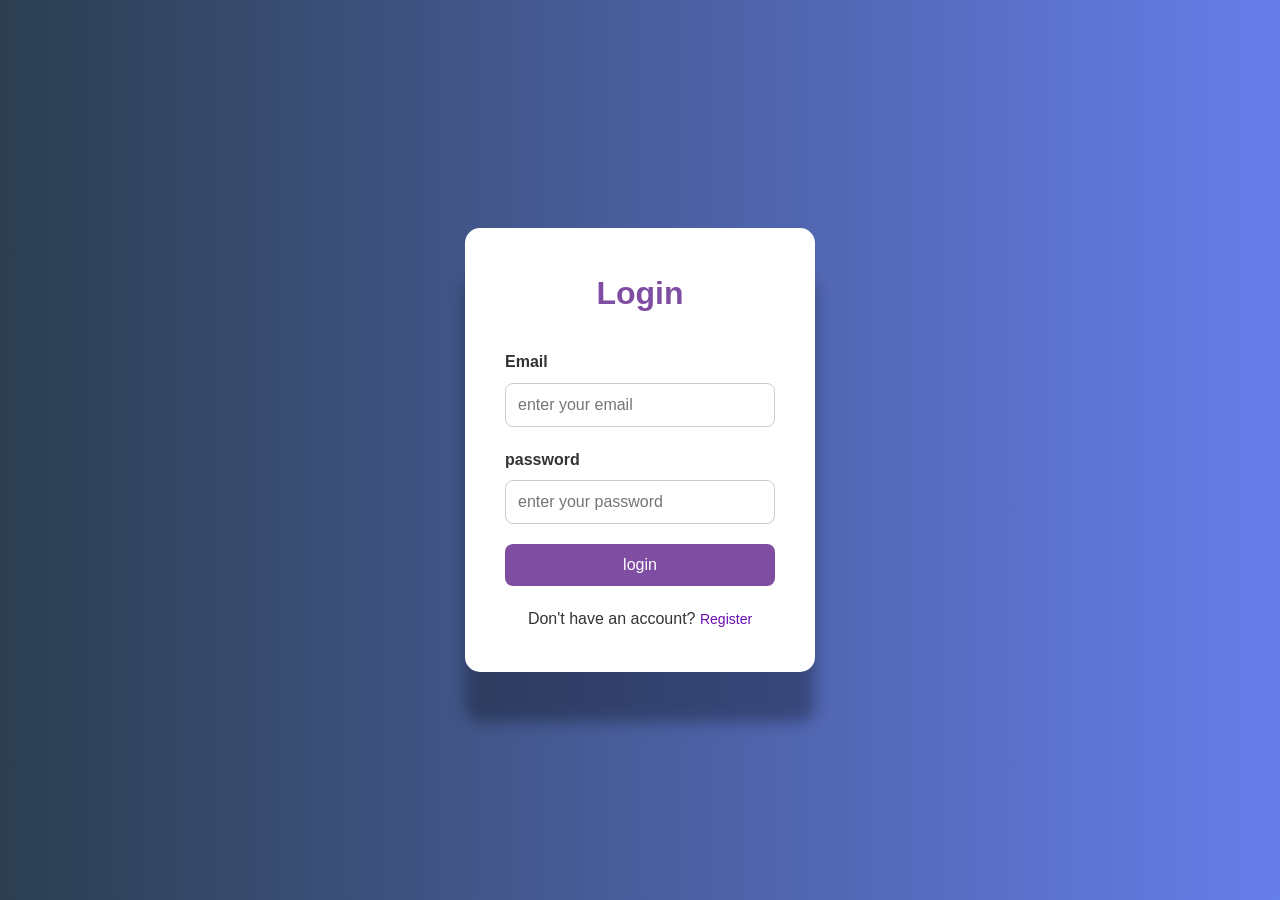
==== index.html @ e7504106 "rename" ====
<!DOCTYPE html>
<html lang="eng-us">
    <head>
        <meta charset="UTF-8">
        <meta name="viewport" content="width=device-width, initial-scale=1.0">
        <title>login.com</title>
        <link rel="stylesheet" href="login.css">
    </head>
    <body>
        <div class="login-container">
            <h1>Login</h1>
            <form action="home.html">
                <div class="input-box">
                    <label>Email</label>
                    <input type="email" placeholder="enter your email" required>
                </div>
                <div class="input-box">
                    <label>password</label>
                    <input type="password" placeholder="enter your password" required>
                </div>
                <button type="submit" class="login-btn">login</button>
                <div class="extra-links">
                    <p>
                        Don't have an account?
                        <a href="register.html">Register</a>
                    </p>
                </div>
            </form>
        </div>
    </body>
</html>
---- login.css ----
*{
    margin:0;
    padding:0;
    box-sizing: border-box;
}
body{
    font-family: 'Segoe UI', Tahoma, Geneva, Verdana, sans-serif;
    line-height: 1.6;
    color:#333;
    background: linear-gradient(to right,#2c3e50,#667eea);
    height: 100vh;
    display: flex;
    justify-content: center;
    align-items: center;

}
.login-container{
    width:350px;
    background:white;
    padding:40px;
    border-radius: 15px;
    box-shadow: 0 50px 15px rgba(0,0,0,0.3);
}
.login-container h1{
    text-align: center;
    margin-bottom: 30px;
    color:#7f4ea3;
}
.input-box{
    margin-bottom: 20px;
}
.input-box label{
    display: block;
    margin-bottom: 8px;
    font-weight: bold;
    color:#333;
}
.input-box input{
    width: 100%;
    padding:12px;
    border: 1px solid #ccc;
    border-radius: 8px;
    outline: none;
    font-size: 16px;
}
.input-box input:focus{
    border-color: #8a2be2;
}
.login-btn{
    width: 100%;
    padding:12px;
    border:none;
    background: #7f4ea3;
    color:white;
    font-size: 16px;
    border-radius: 8px;
    cursor:pointer;
    transition: 0.3s;

}
.login-btn:hover{
    background:#6a0dad;
}
.extra-links{
    text-align: center;
    margin-top: 20px;
}
.extra-links a{
    text-decoration: none;
    color:#6a0dad;
    font-size: 14px;
}
.extra-links a:hover{
    text-decoration: underline;
}
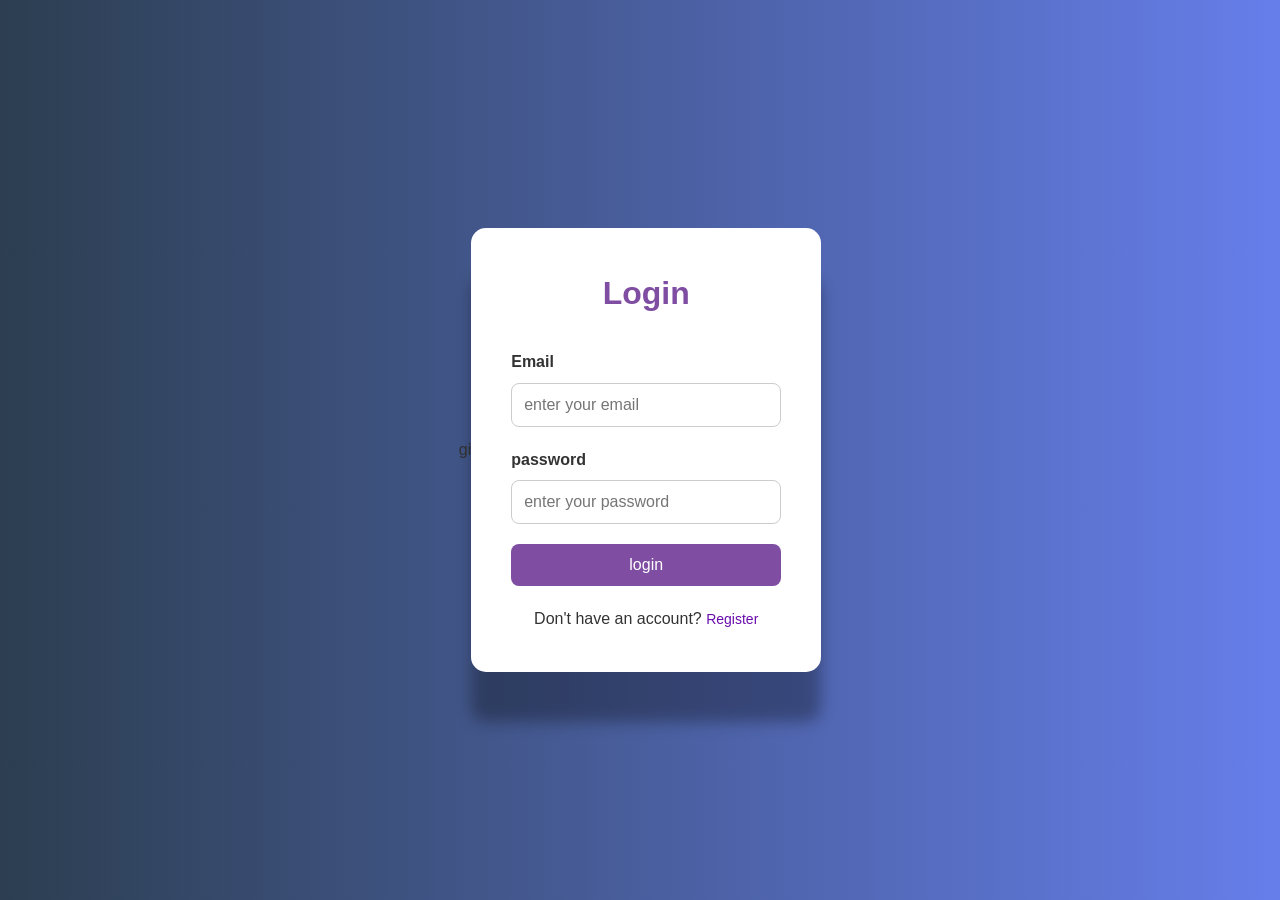
==== commit 88d45801: "js modification" ====
--- a/index.html
+++ b/index.html
@@ -1,4 +1,4 @@
-<!DOCTYPE html>
+gi<!DOCTYPE html>
 <html lang="eng-us">
     <head>
         <meta charset="UTF-8">
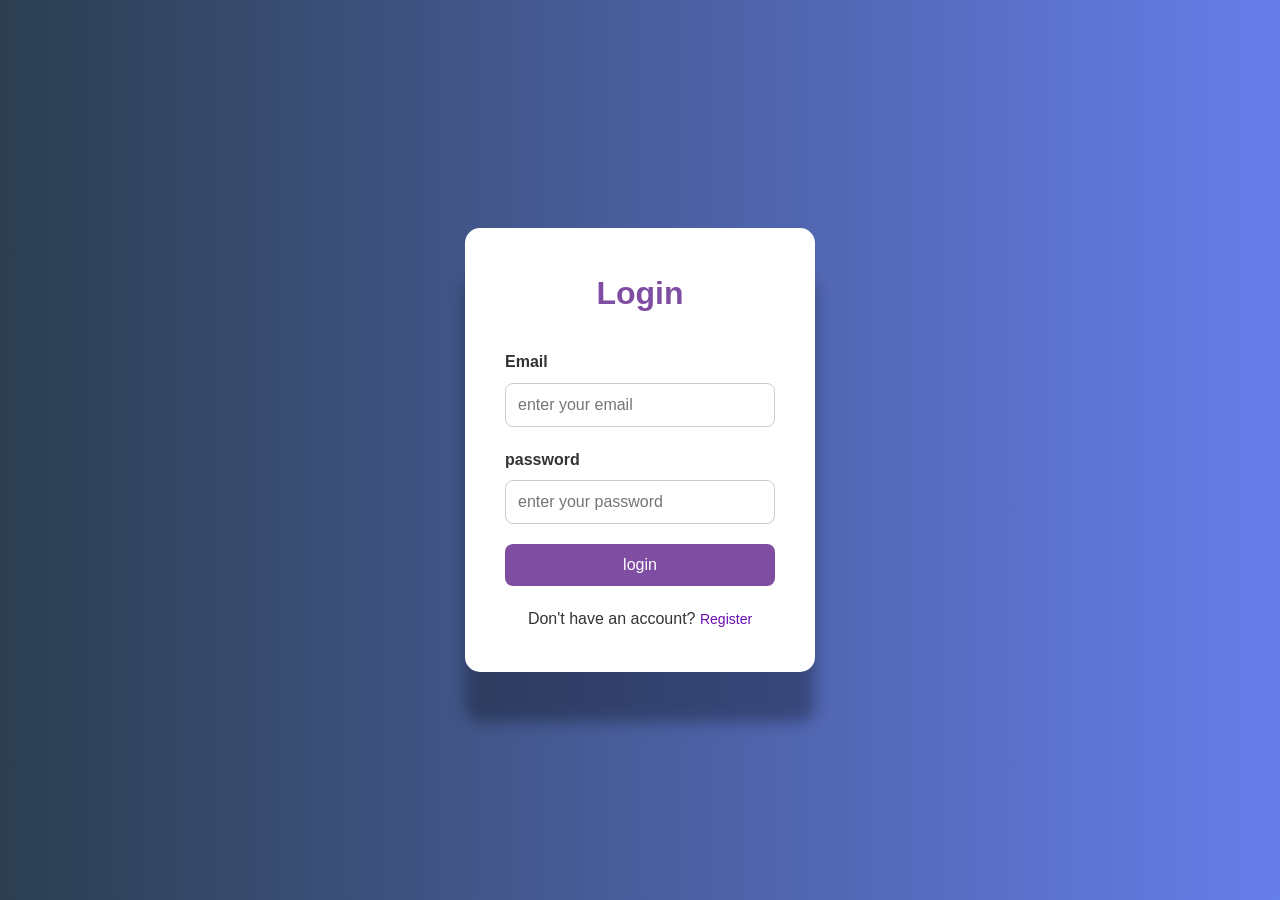
==== commit ded3277c: "additon of report" ====
--- a/index.html
+++ b/index.html
@@ -1,22 +1,22 @@
-gi<!DOCTYPE html>
+<!DOCTYPE html>
 <html lang="eng-us">
     <head>
         <meta charset="UTF-8">
         <meta name="viewport" content="width=device-width, initial-scale=1.0">
         <title>login.com</title>
-        <link rel="stylesheet" href="login.css">
+        <link rel="stylesheet" href="css/login.css">
     </head>
     <body>
         <div class="login-container">
             <h1>Login</h1>
-            <form action="home.html">
+            <form action="home.html" id="loginForm">
                 <div class="input-box">
                     <label>Email</label>
-                    <input type="email" placeholder="enter your email" required>
+                    <input type="email" placeholder="enter your email" id="email" required>
                 </div>
                 <div class="input-box">
                     <label>password</label>
-                    <input type="password" placeholder="enter your password" required>
+                    <input type="password" placeholder="enter your password" id="password" required>
                 </div>
                 <button type="submit" class="login-btn">login</button>
                 <div class="extra-links">
@@ -27,5 +27,6 @@
                 </div>
             </form>
         </div>
+        <script src="js/login.js"></script>
     </body>
 </html>
--- a/css/login.css
+++ b/css/login.css
@@ -0,0 +1,75 @@
+*{
+    margin:0;
+    padding:0;
+    box-sizing: border-box;
+}
+body{
+    font-family: 'Segoe UI', Tahoma, Geneva, Verdana, sans-serif;
+    line-height: 1.6;
+    color:#333;
+    background: linear-gradient(to right,#2c3e50,#667eea);
+    height: 100vh;
+    display: flex;
+    justify-content: center;
+    align-items: center;
+
+}
+.login-container{
+    width:350px;
+    background:white;
+    padding:40px;
+    border-radius: 15px;
+    box-shadow: 0 50px 15px rgba(0,0,0,0.3);
+}
+.login-container h1{
+    text-align: center;
+    margin-bottom: 30px;
+    color:#7f4ea3;
+}
+.input-box{
+    margin-bottom: 20px;
+}
+.input-box label{
+    display: block;
+    margin-bottom: 8px;
+    font-weight: bold;
+    color:#333;
+}
+.input-box input{
+    width: 100%;
+    padding:12px;
+    border: 1px solid #ccc;
+    border-radius: 8px;
+    outline: none;
+    font-size: 16px;
+}
+.input-box input:focus{
+    border-color: #8a2be2;
+}
+.login-btn{
+    width: 100%;
+    padding:12px;
+    border:none;
+    background: #7f4ea3;
+    color:white;
+    font-size: 16px;
+    border-radius: 8px;
+    cursor:pointer;
+    transition: 0.3s;
+
+}
+.login-btn:hover{
+    background:#6a0dad;
+}
+.extra-links{
+    text-align: center;
+    margin-top: 20px;
+}
+.extra-links a{
+    text-decoration: none;
+    color:#6a0dad;
+    font-size: 14px;
+}
+.extra-links a:hover{
+    text-decoration: underline;
+}
